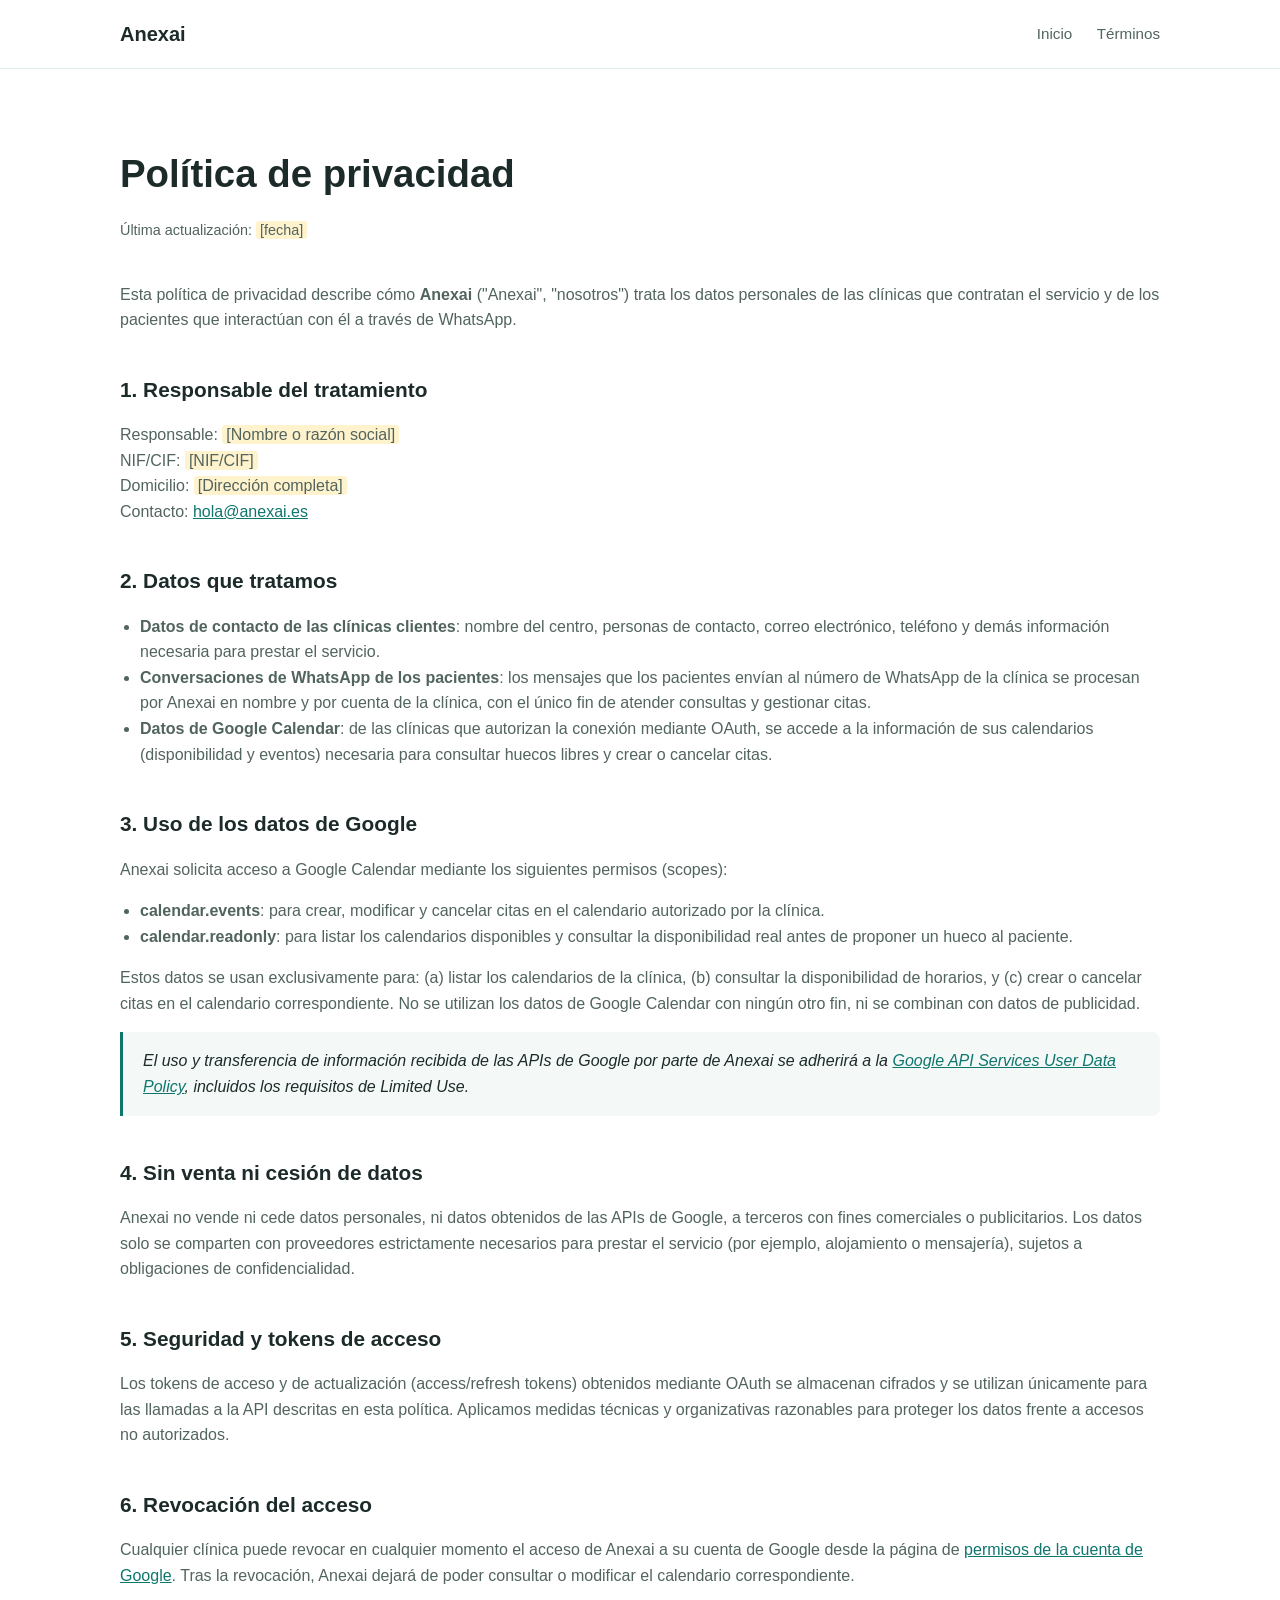
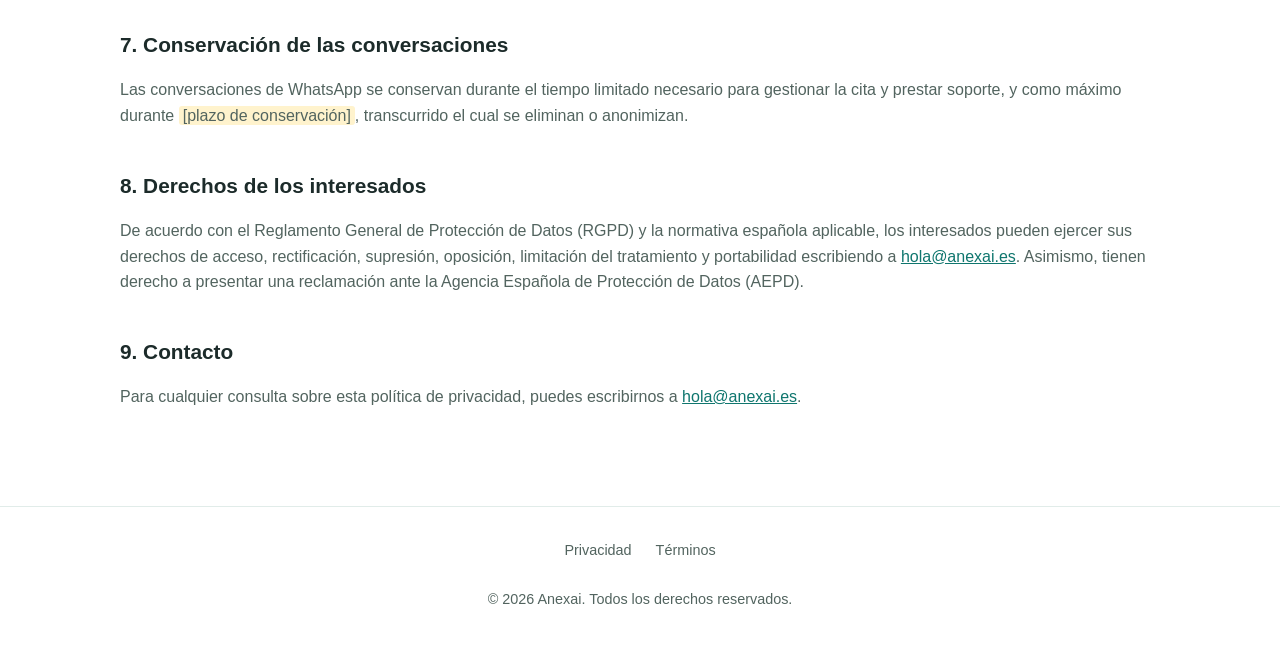
==== privacidad.html @ 78b62067 "Add files via upload" ====
<!doctype html>
<html lang="es">
<head>
  <meta charset="UTF-8" />
  <meta name="viewport" content="width=device-width, initial-scale=1.0" />
  <title>Política de privacidad — Anexai</title>
  <meta name="description" content="Política de privacidad de Anexai: qué datos tratamos, cómo usamos los datos de Google Calendar y tus derechos." />
  <link rel="canonical" href="https://anexai.es/privacidad" />
  <link rel="stylesheet" href="assets/styles.css" />
</head>
<body>

  <header class="site-header">
    <div class="container">
      <a href="/" class="logo">
        <img src="assets/img/logo.svg" alt="Anexai" onerror="this.style.display='none'" />
        Anexai
      </a>
      <nav>
        <a href="/">Inicio</a>
        <a href="/terminos">Términos</a>
      </nav>
    </div>
  </header>

  <main class="legal-page">
    <div class="container">
      <h1>Política de privacidad</h1>
      <p class="updated">Última actualización: <span class="placeholder-fill">[fecha]</span></p>

      <p>
        Esta política de privacidad describe cómo <strong>Anexai</strong> ("Anexai", "nosotros")
        trata los datos personales de las clínicas que contratan el servicio y de los pacientes que
        interactúan con él a través de WhatsApp.
      </p>

      <h2>1. Responsable del tratamiento</h2>
      <p>
        Responsable: <span class="placeholder-fill">[Nombre o razón social]</span><br />
        NIF/CIF: <span class="placeholder-fill">[NIF/CIF]</span><br />
        Domicilio: <span class="placeholder-fill">[Dirección completa]</span><br />
        Contacto: <a href="mailto:hola@anexai.es">hola@anexai.es</a>
      </p>

      <h2>2. Datos que tratamos</h2>
      <ul>
        <li>
          <strong>Datos de contacto de las clínicas clientes</strong>: nombre del centro, personas de
          contacto, correo electrónico, teléfono y demás información necesaria para prestar el servicio.
        </li>
        <li>
          <strong>Conversaciones de WhatsApp de los pacientes</strong>: los mensajes que los pacientes
          envían al número de WhatsApp de la clínica se procesan por Anexai en nombre y por cuenta
          de la clínica, con el único fin de atender consultas y gestionar citas.
        </li>
        <li>
          <strong>Datos de Google Calendar</strong>: de las clínicas que autorizan la conexión mediante
          OAuth, se accede a la información de sus calendarios (disponibilidad y eventos) necesaria para
          consultar huecos libres y crear o cancelar citas.
        </li>
      </ul>

      <h2>3. Uso de los datos de Google</h2>
      <p>
        Anexai solicita acceso a Google Calendar mediante los siguientes permisos (scopes):
      </p>
      <ul>
        <li><strong>calendar.events</strong>: para crear, modificar y cancelar citas en el calendario autorizado por la clínica.</li>
        <li><strong>calendar.readonly</strong>: para listar los calendarios disponibles y consultar la disponibilidad real antes de proponer un hueco al paciente.</li>
      </ul>
      <p>
        Estos datos se usan exclusivamente para: (a) listar los calendarios de la clínica, (b) consultar
        la disponibilidad de horarios, y (c) crear o cancelar citas en el calendario correspondiente.
        No se utilizan los datos de Google Calendar con ningún otro fin, ni se combinan con datos de
        publicidad.
      </p>
      <div class="quote-block">
        El uso y transferencia de información recibida de las APIs de Google por parte de Anexai
        se adherirá a la <a href="https://developers.google.com/terms/api-services-user-data-policy" target="_blank" rel="noopener">Google API Services User Data Policy</a>,
        incluidos los requisitos de Limited Use.
      </div>

      <h2>4. Sin venta ni cesión de datos</h2>
      <p>
        Anexai no vende ni cede datos personales, ni datos obtenidos de las APIs de Google, a
        terceros con fines comerciales o publicitarios. Los datos solo se comparten con proveedores
        estrictamente necesarios para prestar el servicio (por ejemplo, alojamiento o mensajería),
        sujetos a obligaciones de confidencialidad.
      </p>

      <h2>5. Seguridad y tokens de acceso</h2>
      <p>
        Los tokens de acceso y de actualización (access/refresh tokens) obtenidos mediante OAuth se
        almacenan cifrados y se utilizan únicamente para las llamadas a la API descritas en esta política.
        Aplicamos medidas técnicas y organizativas razonables para proteger los datos frente a accesos
        no autorizados.
      </p>

      <h2>6. Revocación del acceso</h2>
      <p>
        Cualquier clínica puede revocar en cualquier momento el acceso de Anexai a su cuenta de
        Google desde la página de
        <a href="https://myaccount.google.com/permissions" target="_blank" rel="noopener">permisos de la cuenta de Google</a>.
        Tras la revocación, Anexai dejará de poder consultar o modificar el calendario correspondiente.
      </p>

      <h2>7. Conservación de las conversaciones</h2>
      <p>
        Las conversaciones de WhatsApp se conservan durante el tiempo limitado necesario para gestionar
        la cita y prestar soporte, y como máximo durante <span class="placeholder-fill">[plazo de conservación]</span>,
        transcurrido el cual se eliminan o anonimizan.
      </p>

      <h2>8. Derechos de los interesados</h2>
      <p>
        De acuerdo con el Reglamento General de Protección de Datos (RGPD) y la normativa española
        aplicable, los interesados pueden ejercer sus derechos de acceso, rectificación, supresión,
        oposición, limitación del tratamiento y portabilidad escribiendo a
        <a href="mailto:hola@anexai.es">hola@anexai.es</a>. Asimismo, tienen derecho a
        presentar una reclamación ante la Agencia Española de Protección de Datos (AEPD).
      </p>

      <h2>9. Contacto</h2>
      <p>
        Para cualquier consulta sobre esta política de privacidad, puedes escribirnos a
        <a href="mailto:hola@anexai.es">hola@anexai.es</a>.
      </p>
    </div>
  </main>

  <footer class="site-footer">
    <div class="container">
      <div class="footer-links">
        <a href="/privacidad">Privacidad</a>
        <a href="/terminos">Términos</a>
      </div>
      <p>&copy; <span id="year">2026</span> Anexai. Todos los derechos reservados.</p>
    </div>
  </footer>

  <script>
    document.getElementById('year').textContent = new Date().getFullYear();
  </script>

</body>
</html>
---- assets/styles.css ----
/* Anexai — estilos base
   Sin frameworks, sin librerías externas, mobile-first. */

:root {
  --color-bg: #ffffff;
  --color-bg-alt: #f4f9f8;
  --color-text: #1c2b2a;
  --color-text-muted: #52645f;
  --color-primary: #0f766e;
  --color-primary-dark: #0b5850;
  --color-primary-light: #ccebe6;
  --color-accent: #2dd4bf;
  --color-border: #e1ece9;
  --max-width: 1080px;
  --radius: 14px;
  --font-base: -apple-system, BlinkMacSystemFont, "Segoe UI", Roboto, Helvetica, Arial, sans-serif;
}

* {
  box-sizing: border-box;
}

html {
  scroll-behavior: smooth;
}

body {
  margin: 0;
  font-family: var(--font-base);
  color: var(--color-text);
  background: var(--color-bg);
  line-height: 1.6;
  -webkit-font-smoothing: antialiased;
}

img {
  max-width: 100%;
  display: block;
}

a {
  color: var(--color-primary);
}

.container {
  width: 100%;
  max-width: var(--max-width);
  margin: 0 auto;
  padding: 0 20px;
}

/* Header */

.site-header {
  border-bottom: 1px solid var(--color-border);
  padding: 18px 0;
  position: sticky;
  top: 0;
  background: rgba(255, 255, 255, 0.92);
  backdrop-filter: saturate(180%) blur(6px);
  z-index: 10;
}

.site-header .container {
  display: flex;
  align-items: center;
  justify-content: space-between;
  gap: 16px;
}

.logo {
  display: flex;
  align-items: center;
  gap: 10px;
  font-weight: 700;
  font-size: 1.25rem;
  color: var(--color-text);
  text-decoration: none;
}

.logo img {
  height: 32px;
  width: auto;
}

.site-header nav a {
  margin-left: 20px;
  text-decoration: none;
  color: var(--color-text-muted);
  font-size: 0.95rem;
}

.site-header nav a:hover {
  color: var(--color-primary);
}

.btn {
  display: inline-block;
  padding: 12px 24px;
  border-radius: 999px;
  background: var(--color-primary);
  color: #ffffff;
  text-decoration: none;
  font-weight: 600;
  font-size: 0.95rem;
  transition: background 0.15s ease;
  border: none;
  cursor: pointer;
}

.btn:hover {
  background: var(--color-primary-dark);
}

.btn-outline {
  background: transparent;
  color: var(--color-primary);
  border: 1.5px solid var(--color-primary);
}

.btn-outline:hover {
  background: var(--color-primary-light);
}

/* Hero */

.hero {
  padding: 64px 0 48px;
  background: linear-gradient(180deg, var(--color-bg-alt) 0%, var(--color-bg) 100%);
}

.hero .container {
  display: flex;
  flex-direction: column;
  gap: 24px;
  text-align: center;
}

.eyebrow {
  color: var(--color-primary);
  font-weight: 700;
  letter-spacing: 0.04em;
  text-transform: uppercase;
  font-size: 0.85rem;
}

.hero h1 {
  font-size: clamp(2rem, 6vw, 3.2rem);
  margin: 0;
  line-height: 1.1;
}

.hero .tagline {
  font-size: clamp(1.1rem, 3vw, 1.4rem);
  color: var(--color-primary-dark);
  font-weight: 600;
  margin: 0;
}

.hero .subtitle {
  font-size: 1.05rem;
  color: var(--color-text-muted);
  max-width: 620px;
  margin: 0 auto;
}

.hero-actions {
  display: flex;
  gap: 12px;
  justify-content: center;
  flex-wrap: wrap;
}

.hero-image-placeholder {
  margin: 12px auto 0;
  max-width: 720px;
  width: 100%;
}

/* Placeholder boxes for images/video not yet supplied */

.placeholder {
  border: 2px dashed var(--color-border);
  border-radius: var(--radius);
  background: var(--color-bg-alt);
  color: var(--color-text-muted);
  display: flex;
  align-items: center;
  justify-content: center;
  text-align: center;
  padding: 24px;
  font-size: 0.9rem;
}

/* Sections */

section {
  padding: 56px 0;
}

section.alt {
  background: var(--color-bg-alt);
}

h2 {
  font-size: clamp(1.6rem, 4vw, 2.1rem);
  text-align: center;
  margin: 0 0 12px;
}

.section-subtitle {
  text-align: center;
  color: var(--color-text-muted);
  max-width: 560px;
  margin: 0 auto 40px;
}

/* Video section */

.video-block {
  max-width: 780px;
  margin: 0 auto;
}

.video-frame {
  aspect-ratio: 16 / 9;
  width: 100%;
  border-radius: var(--radius);
  overflow: hidden;
}

.video-frame iframe {
  width: 100%;
  height: 100%;
  border: 0;
}

/* Value grid */

.value-grid {
  display: grid;
  grid-template-columns: 1fr;
  gap: 20px;
}

@media (min-width: 640px) {
  .value-grid {
    grid-template-columns: repeat(2, 1fr);
  }
}

.value-card {
  background: var(--color-bg);
  border: 1px solid var(--color-border);
  border-radius: var(--radius);
  padding: 28px 24px;
}

.value-card .icon {
  font-size: 1.8rem;
  margin-bottom: 12px;
}

.value-card h3 {
  margin: 0 0 8px;
  font-size: 1.1rem;
}

.value-card p {
  margin: 0;
  color: var(--color-text-muted);
  font-size: 0.95rem;
}

/* Steps */

.steps {
  display: grid;
  grid-template-columns: 1fr;
  gap: 24px;
  counter-reset: step;
}

@media (min-width: 720px) {
  .steps {
    grid-template-columns: repeat(3, 1fr);
  }
}

.step {
  text-align: center;
  padding: 0 8px;
}

.step .step-number {
  width: 44px;
  height: 44px;
  border-radius: 50%;
  background: var(--color-primary);
  color: #fff;
  display: flex;
  align-items: center;
  justify-content: center;
  font-weight: 700;
  margin: 0 auto 16px;
}

.step h3 {
  margin: 0 0 8px;
  font-size: 1.05rem;
}

.step p {
  margin: 0;
  color: var(--color-text-muted);
  font-size: 0.95rem;
}

/* Audience */

.audience {
  text-align: center;
}

.audience-tags {
  display: flex;
  justify-content: center;
  gap: 12px;
  flex-wrap: wrap;
  margin-top: 20px;
}

.audience-tags span {
  background: var(--color-primary-light);
  color: var(--color-primary-dark);
  padding: 8px 18px;
  border-radius: 999px;
  font-weight: 600;
  font-size: 0.9rem;
}

/* Reference images */

.image-gallery {
  display: grid;
  grid-template-columns: 1fr;
  gap: 20px;
}

@media (min-width: 720px) {
  .image-gallery {
    grid-template-columns: repeat(2, 1fr);
  }
}

.image-gallery .placeholder {
  aspect-ratio: 4 / 3;
}

/* Google Calendar callout */

.integration-note {
  max-width: 720px;
  margin: 0 auto;
  background: var(--color-bg);
  border: 1px solid var(--color-border);
  border-radius: var(--radius);
  padding: 28px;
  text-align: center;
}

.integration-note .icon {
  font-size: 1.6rem;
  margin-bottom: 10px;
}

/* CTA */

.cta {
  text-align: center;
}

.cta-email {
  font-size: 1.3rem;
  font-weight: 700;
  color: var(--color-primary);
  text-decoration: none;
}

/* Footer */

.site-footer {
  border-top: 1px solid var(--color-border);
  padding: 32px 0;
  color: var(--color-text-muted);
  font-size: 0.9rem;
}

.site-footer .container {
  display: flex;
  flex-direction: column;
  gap: 12px;
  align-items: center;
  text-align: center;
}

.footer-links a {
  color: var(--color-text-muted);
  text-decoration: none;
  margin: 0 10px;
}

.footer-links a:hover {
  color: var(--color-primary);
}

/* Legal pages */

.legal-page {
  padding: 48px 0 80px;
}

.legal-page h1 {
  font-size: clamp(1.8rem, 5vw, 2.4rem);
  margin-bottom: 4px;
}

.legal-page .updated {
  color: var(--color-text-muted);
  font-size: 0.9rem;
  margin-bottom: 40px;
}

.legal-page h2 {
  text-align: left;
  font-size: 1.3rem;
  margin-top: 40px;
}

.legal-page p,
.legal-page li {
  color: var(--color-text-muted);
}

.legal-page ul {
  padding-left: 20px;
}

.legal-page .quote-block {
  border-left: 3px solid var(--color-primary);
  background: var(--color-bg-alt);
  padding: 16px 20px;
  border-radius: 0 8px 8px 0;
  font-style: italic;
  color: var(--color-text);
}

.placeholder-fill {
  background: #fff3cd;
  padding: 1px 4px;
  border-radius: 3px;
  font-style: normal;
}
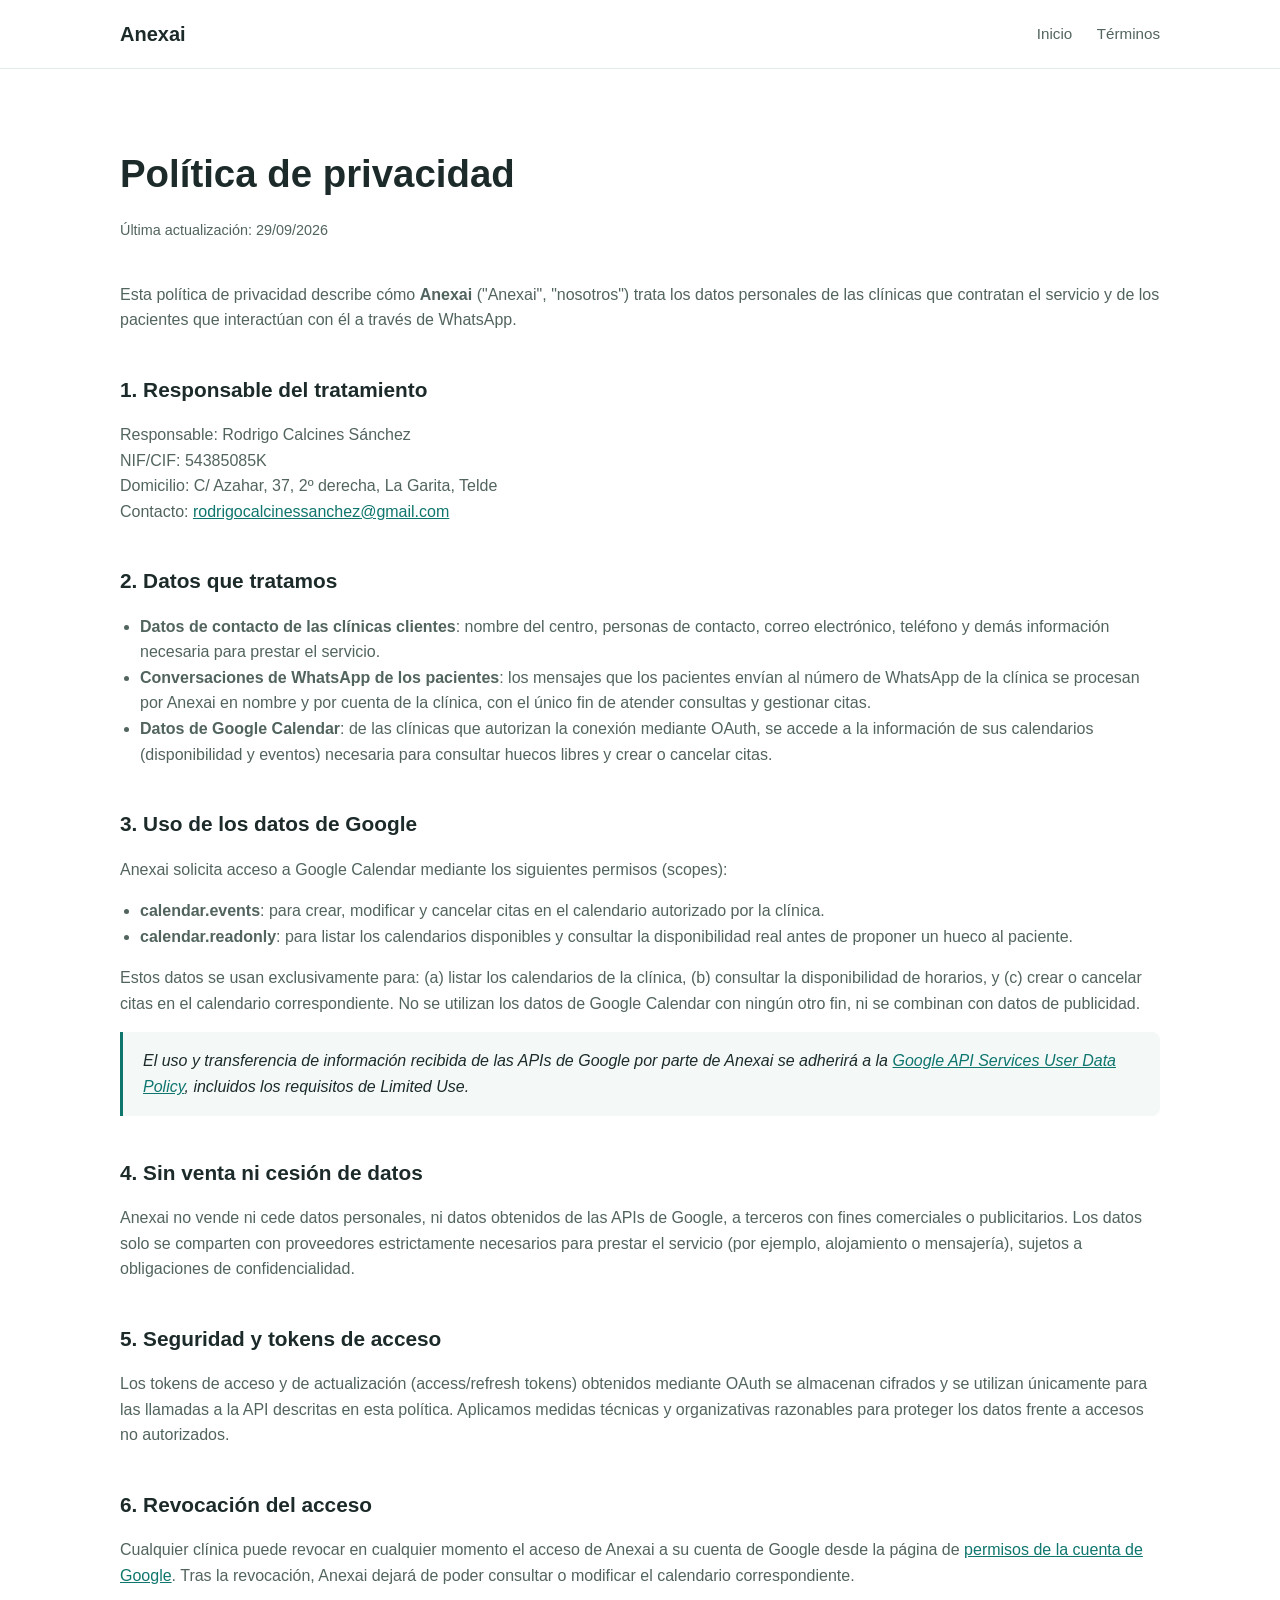
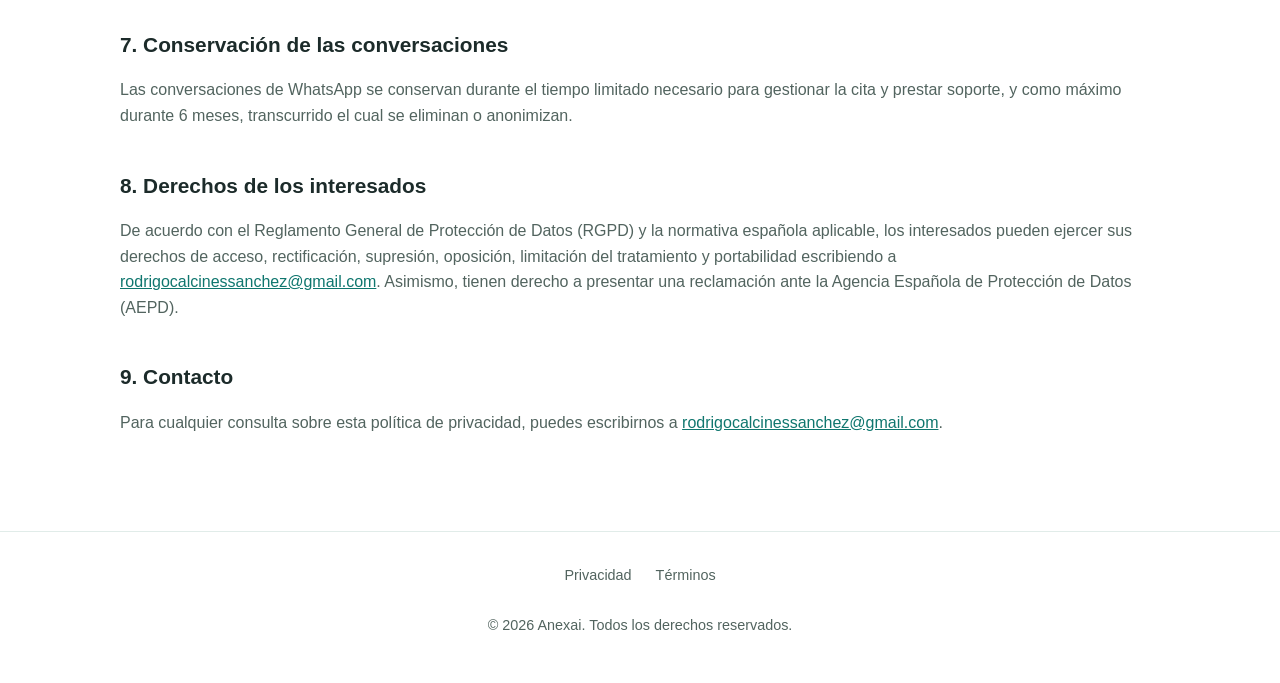
==== commit f7ff5b42: "Completa datos legales en privacidad y términos Añade responsable, NIF, domicilio, correo de contact" ====
--- a/privacidad.html
+++ b/privacidad.html
@@ -26,7 +26,7 @@
   <main class="legal-page">
     <div class="container">
       <h1>Política de privacidad</h1>
-      <p class="updated">Última actualización: <span class="placeholder-fill">[fecha]</span></p>
+      <p class="updated">Última actualización: 29/09/2026</p>
 
       <p>
         Esta política de privacidad describe cómo <strong>Anexai</strong> ("Anexai", "nosotros")
@@ -36,10 +36,10 @@
 
       <h2>1. Responsable del tratamiento</h2>
       <p>
-        Responsable: <span class="placeholder-fill">[Nombre o razón social]</span><br />
-        NIF/CIF: <span class="placeholder-fill">[NIF/CIF]</span><br />
-        Domicilio: <span class="placeholder-fill">[Dirección completa]</span><br />
-        Contacto: <a href="mailto:hola@anexai.es">hola@anexai.es</a>
+        Responsable: Rodrigo Calcines Sánchez<br />
+        NIF/CIF: 54385085K<br />
+        Domicilio: C/ Azahar, 37, 2º derecha, La Garita, Telde<br />
+        Contacto: <a href="mailto:rodrigocalcinessanchez@gmail.com">rodrigocalcinessanchez@gmail.com</a>
       </p>
 
       <h2>2. Datos que tratamos</h2>
@@ -107,7 +107,7 @@
       <h2>7. Conservación de las conversaciones</h2>
       <p>
         Las conversaciones de WhatsApp se conservan durante el tiempo limitado necesario para gestionar
-        la cita y prestar soporte, y como máximo durante <span class="placeholder-fill">[plazo de conservación]</span>,
+        la cita y prestar soporte, y como máximo durante 6 meses,
         transcurrido el cual se eliminan o anonimizan.
       </p>
 
@@ -116,14 +116,14 @@
         De acuerdo con el Reglamento General de Protección de Datos (RGPD) y la normativa española
         aplicable, los interesados pueden ejercer sus derechos de acceso, rectificación, supresión,
         oposición, limitación del tratamiento y portabilidad escribiendo a
-        <a href="mailto:hola@anexai.es">hola@anexai.es</a>. Asimismo, tienen derecho a
+        <a href="mailto:rodrigocalcinessanchez@gmail.com">rodrigocalcinessanchez@gmail.com</a>. Asimismo, tienen derecho a
         presentar una reclamación ante la Agencia Española de Protección de Datos (AEPD).
       </p>
 
       <h2>9. Contacto</h2>
       <p>
         Para cualquier consulta sobre esta política de privacidad, puedes escribirnos a
-        <a href="mailto:hola@anexai.es">hola@anexai.es</a>.
+        <a href="mailto:rodrigocalcinessanchez@gmail.com">rodrigocalcinessanchez@gmail.com</a>.
       </p>
     </div>
   </main>
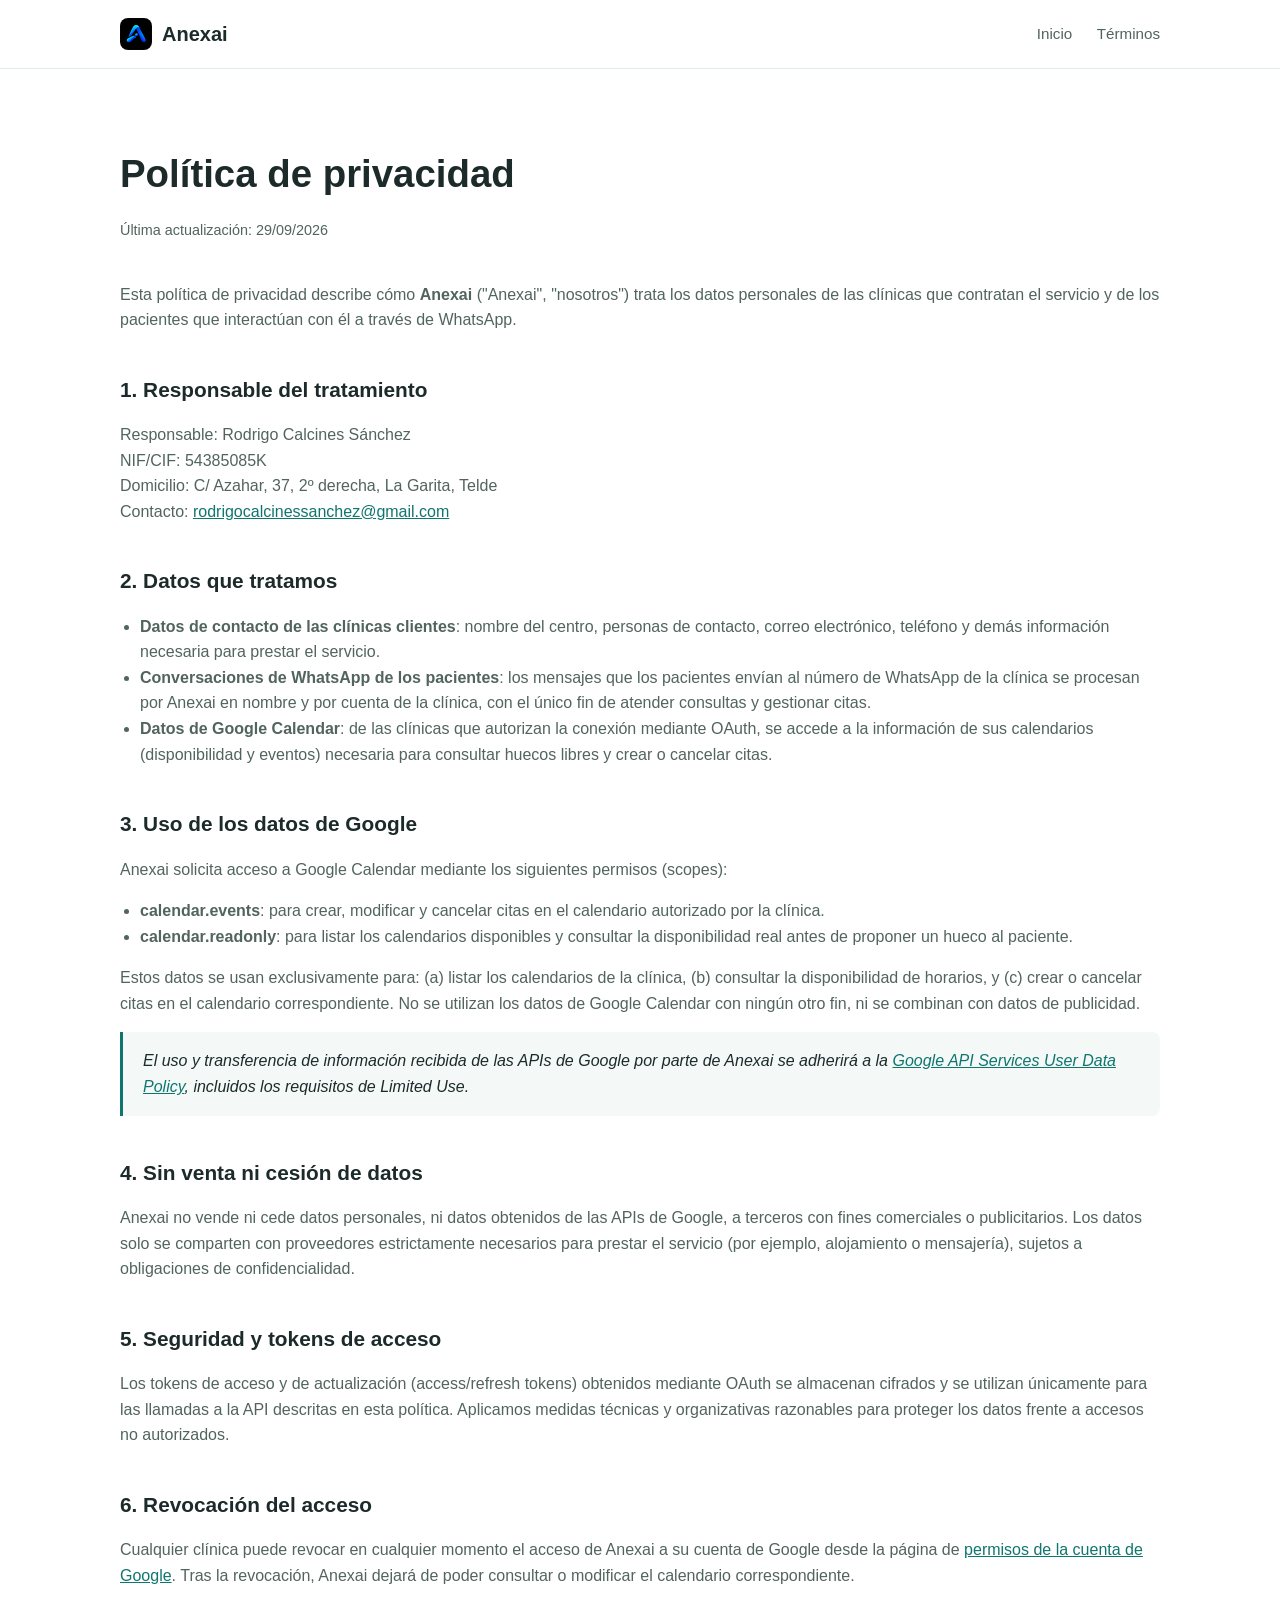
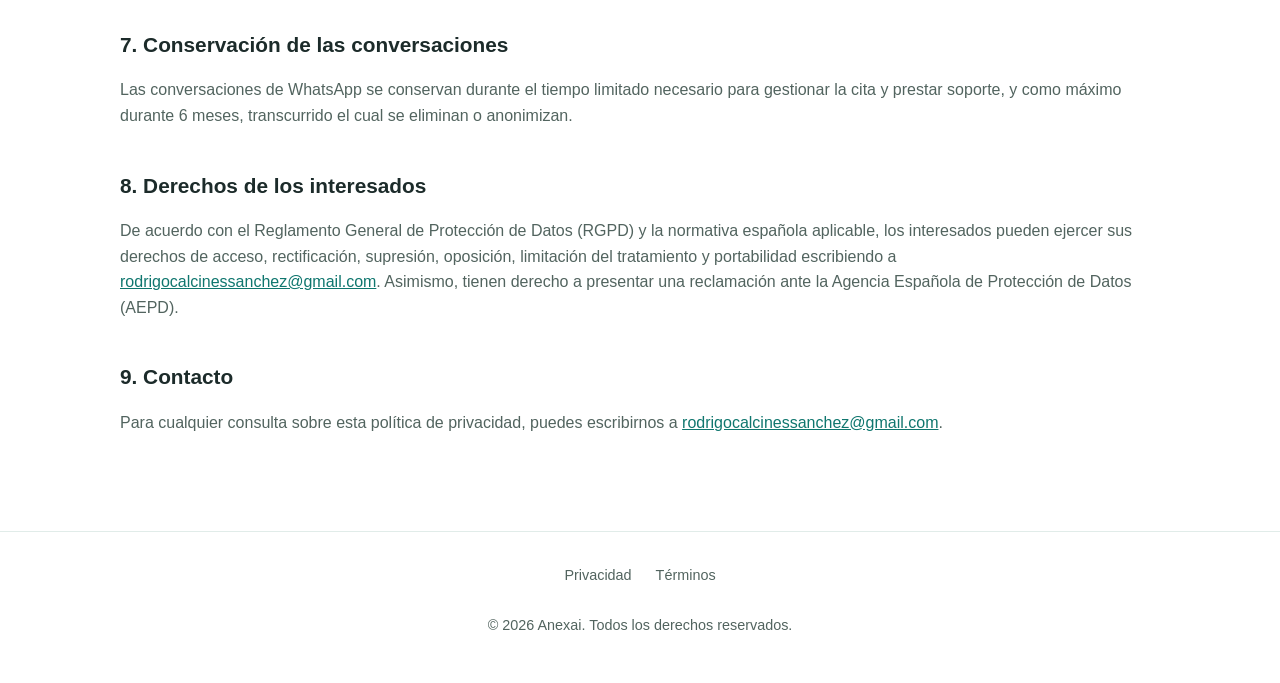
==== commit 65108835: "Añade favicon y logo en la cabecera Enlaza los favicons y el manifest en las tres páginas, pone el n" ====
--- a/privacidad.html
+++ b/privacidad.html
@@ -6,6 +6,11 @@
   <title>Política de privacidad — Anexai</title>
   <meta name="description" content="Política de privacidad de Anexai: qué datos tratamos, cómo usamos los datos de Google Calendar y tus derechos." />
   <link rel="canonical" href="https://anexai.es/privacidad" />
+  <link rel="icon" href="/favicon.ico" sizes="48x48" />
+  <link rel="icon" type="image/png" href="/favicon-96x96.png" sizes="96x96" />
+  <link rel="apple-touch-icon" sizes="180x180" href="/apple-touch-icon.png" />
+  <link rel="manifest" href="/site.webmanifest" />
+  <meta name="apple-mobile-web-app-title" content="Anexai" />
   <link rel="stylesheet" href="assets/styles.css" />
 </head>
 <body>
@@ -13,7 +18,7 @@
   <header class="site-header">
     <div class="container">
       <a href="/" class="logo">
-        <img src="assets/img/logo.svg" alt="Anexai" onerror="this.style.display='none'" />
+        <img src="assets/img/logo.png" alt="" width="32" height="32" />
         Anexai
       </a>
       <nav>
--- a/assets/styles.css
+++ b/assets/styles.css
@@ -81,6 +81,7 @@
 .logo img {
   height: 32px;
   width: auto;
+  border-radius: 8px;
 }
 
 .site-header nav a {
